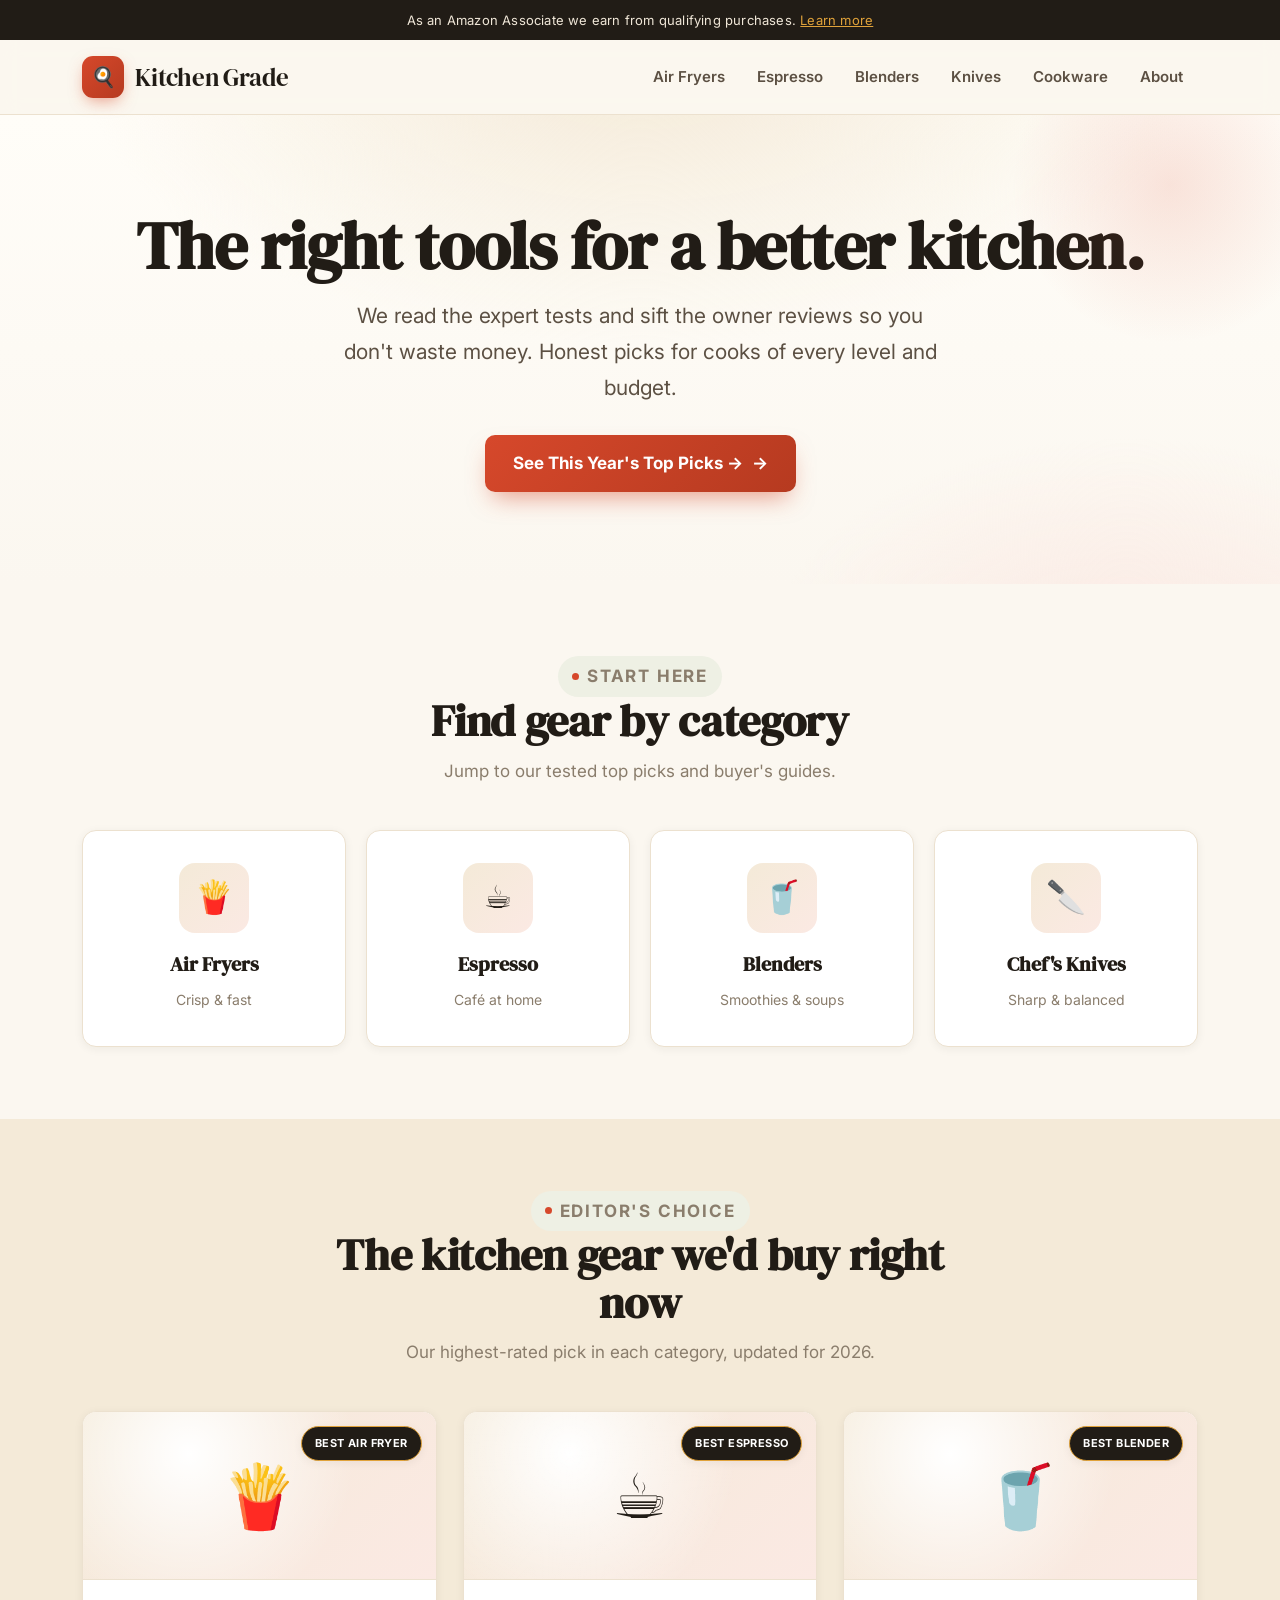
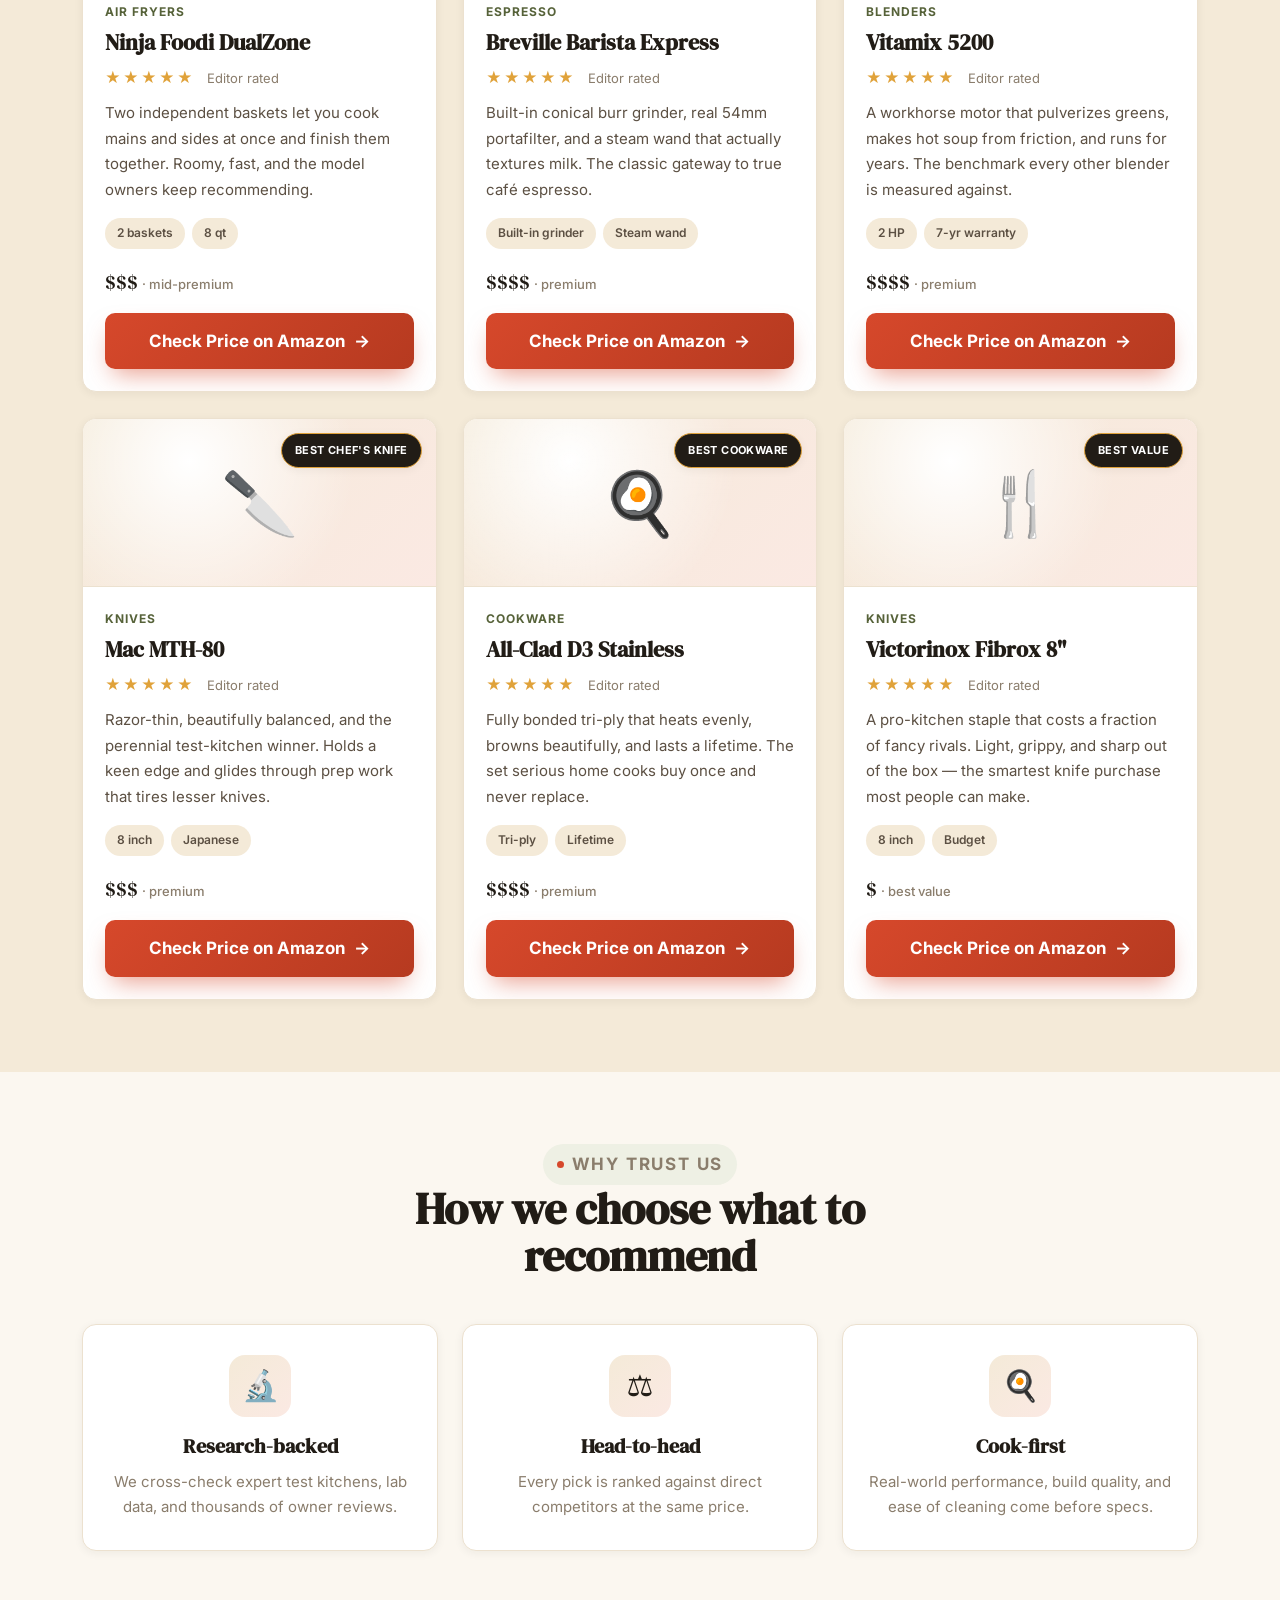
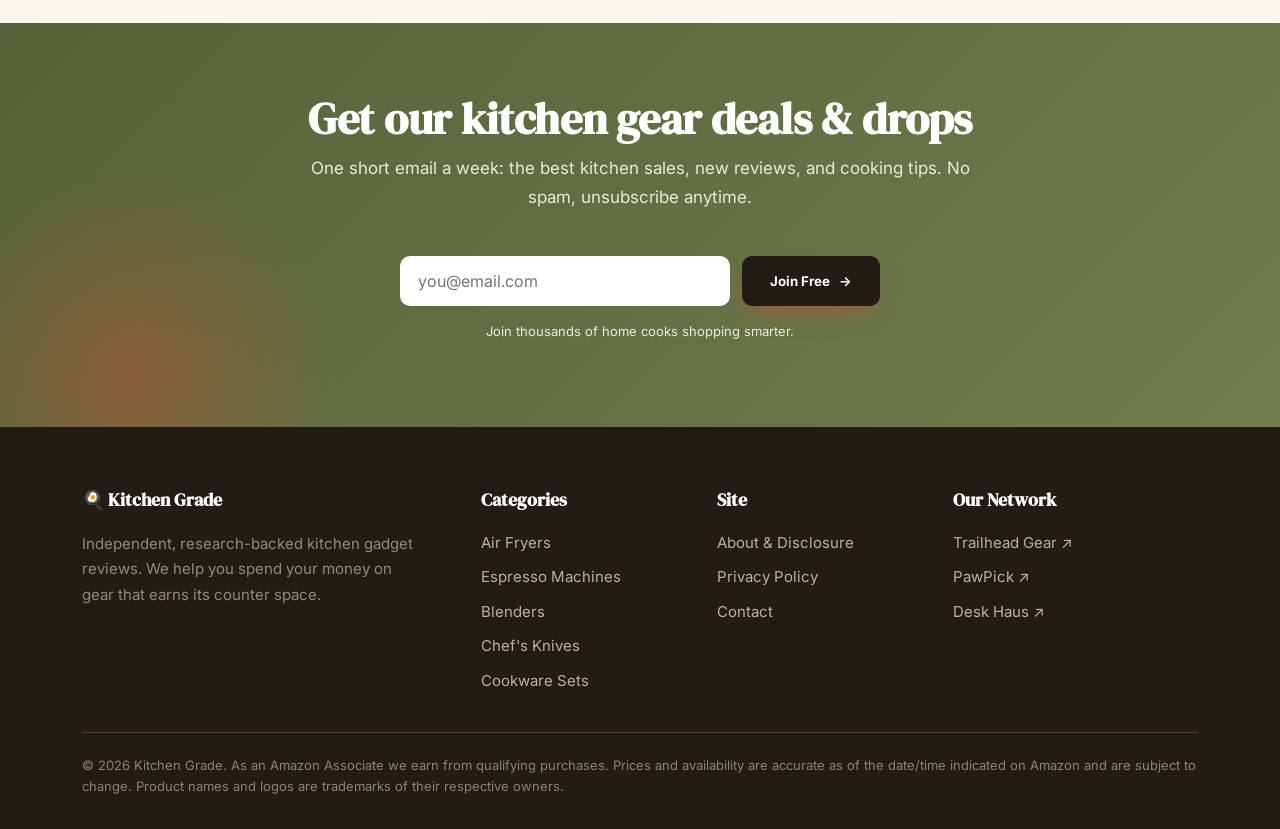
==== index.html @ 1608c6fa "Initial commit: Kitchen Grade" ====
<!DOCTYPE html>
<html lang="en">
<head>
<meta charset="UTF-8">
<meta name="viewport" content="width=device-width, initial-scale=1.0">
<title>Kitchen Grade — Honest Kitchen Gadget Reviews & Buyer's Guides (2026)</title>
<meta name="description" content="Tested, no-nonsense reviews of the best kitchen gear — air fryers, espresso machines, blenders, chef's knives, and cookware sets. Find the right pick for your kitchen.">
<link rel="stylesheet" href="assets/styles.css">
</head>
<body>

<div class="topbar">As an Amazon Associate we earn from qualifying purchases. <a href="disclosure.html">Learn more</a></div>

<header class="site-header">
  <div class="wrap nav">
    <a href="index.html" class="brand"><span class="logo">🍳</span> Kitchen Grade</a>
    <button class="nav-toggle" aria-label="Menu">☰</button>
    <nav class="nav-links">
      <a href="air-fryers.html">Air Fryers</a>
      <a href="espresso-machines.html">Espresso</a>
      <a href="blenders.html">Blenders</a>
      <a href="chef-knives.html">Knives</a>
      <a href="cookware-sets.html">Cookware</a>
      <a href="disclosure.html">About</a>
    </nav>
  </div>
</header>

<section class="hero">
  <div class="wrap">
    <h1>The right tools for a better kitchen.</h1>
    <p>We read the expert tests and sift the owner reviews so you don't waste money. Honest picks for cooks of every level and budget.</p>
    <a href="air-fryers.html" class="btn">See This Year's Top Picks →</a>
  </div>
</section>

<section>
  <div class="wrap">
    <div class="section-head"><p class="eyebrow">Start Here</p><h2>Find gear by category</h2><p>Jump to our tested top picks and buyer's guides.</p></div>
    <div class="cat-grid">
      <a class="cat-card" href="air-fryers.html"><div class="ic">🍟</div><h3>Air Fryers</h3><span>Crisp &amp; fast</span></a>
      <a class="cat-card" href="espresso-machines.html"><div class="ic">☕</div><h3>Espresso</h3><span>Café at home</span></a>
      <a class="cat-card" href="blenders.html"><div class="ic">🥤</div><h3>Blenders</h3><span>Smoothies &amp; soups</span></a>
      <a class="cat-card" href="chef-knives.html"><div class="ic">🔪</div><h3>Chef's Knives</h3><span>Sharp &amp; balanced</span></a>
    </div>
  </div>
</section>

<section style="background:var(--sand)">
  <div class="wrap">
    <div class="section-head"><p class="eyebrow">Editor's Choice</p><h2>The kitchen gear we'd buy right now</h2><p>Our highest-rated pick in each category, updated for 2026.</p></div>
    <div class="products">

      <article class="product"><span class="ribbon">Best Air Fryer</span><div class="thumb">🍟</div><div class="body">
        <span class="cat-tag">Air Fryers</span><h3>Ninja Foodi DualZone</h3><div class="stars">★★★★★ <span>Editor rated</span></div>
        <p class="why">Two independent baskets let you cook mains and sides at once and finish them together. Roomy, fast, and the model owners keep recommending.</p>
        <div class="meta"><span class="tag">2 baskets</span><span class="tag">8 qt</span></div><div class="price">$$$ <small>· mid-premium</small></div>
        <a class="btn btn-block" data-amz="Ninja Foodi DualZone air fryer 8 quart">Check Price on Amazon</a></div></article>

      <article class="product"><span class="ribbon">Best Espresso</span><div class="thumb">☕</div><div class="body">
        <span class="cat-tag">Espresso</span><h3>Breville Barista Express</h3><div class="stars">★★★★★ <span>Editor rated</span></div>
        <p class="why">Built-in conical burr grinder, real 54mm portafilter, and a steam wand that actually textures milk. The classic gateway to true café espresso.</p>
        <div class="meta"><span class="tag">Built-in grinder</span><span class="tag">Steam wand</span></div><div class="price">$$$$ <small>· premium</small></div>
        <a class="btn btn-block" data-amz="Breville Barista Express espresso machine">Check Price on Amazon</a></div></article>

      <article class="product"><span class="ribbon">Best Blender</span><div class="thumb">🥤</div><div class="body">
        <span class="cat-tag">Blenders</span><h3>Vitamix 5200</h3><div class="stars">★★★★★ <span>Editor rated</span></div>
        <p class="why">A workhorse motor that pulverizes greens, makes hot soup from friction, and runs for years. The benchmark every other blender is measured against.</p>
        <div class="meta"><span class="tag">2 HP</span><span class="tag">7-yr warranty</span></div><div class="price">$$$$ <small>· premium</small></div>
        <a class="btn btn-block" data-amz="Vitamix 5200 blender">Check Price on Amazon</a></div></article>

      <article class="product"><span class="ribbon">Best Chef's Knife</span><div class="thumb">🔪</div><div class="body">
        <span class="cat-tag">Knives</span><h3>Mac MTH-80</h3><div class="stars">★★★★★ <span>Editor rated</span></div>
        <p class="why">Razor-thin, beautifully balanced, and the perennial test-kitchen winner. Holds a keen edge and glides through prep work that tires lesser knives.</p>
        <div class="meta"><span class="tag">8 inch</span><span class="tag">Japanese</span></div><div class="price">$$$ <small>· premium</small></div>
        <a class="btn btn-block" data-amz="Mac MTH-80 chef knife 8 inch">Check Price on Amazon</a></div></article>

      <article class="product"><span class="ribbon">Best Cookware</span><div class="thumb">🍳</div><div class="body">
        <span class="cat-tag">Cookware</span><h3>All-Clad D3 Stainless</h3><div class="stars">★★★★★ <span>Editor rated</span></div>
        <p class="why">Fully bonded tri-ply that heats evenly, browns beautifully, and lasts a lifetime. The set serious home cooks buy once and never replace.</p>
        <div class="meta"><span class="tag">Tri-ply</span><span class="tag">Lifetime</span></div><div class="price">$$$$ <small>· premium</small></div>
        <a class="btn btn-block" data-amz="All-Clad D3 stainless steel cookware set">Check Price on Amazon</a></div></article>

      <article class="product"><span class="ribbon">Best Value</span><div class="thumb">🍴</div><div class="body">
        <span class="cat-tag">Knives</span><h3>Victorinox Fibrox 8"</h3><div class="stars">★★★★★ <span>Editor rated</span></div>
        <p class="why">A pro-kitchen staple that costs a fraction of fancy rivals. Light, grippy, and sharp out of the box — the smartest knife purchase most people can make.</p>
        <div class="meta"><span class="tag">8 inch</span><span class="tag">Budget</span></div><div class="price">$ <small>· best value</small></div>
        <a class="btn btn-block" data-amz="Victorinox Fibrox Pro 8 inch chef knife">Check Price on Amazon</a></div></article>

    </div>
  </div>
</section>

<section>
  <div class="wrap">
    <div class="section-head"><p class="eyebrow">Why Trust Us</p><h2>How we choose what to recommend</h2></div>
    <div class="trust-grid">
      <div class="trust"><div class="ic">🔬</div><h3>Research-backed</h3><p>We cross-check expert test kitchens, lab data, and thousands of owner reviews.</p></div>
      <div class="trust"><div class="ic">⚖️</div><h3>Head-to-head</h3><p>Every pick is ranked against direct competitors at the same price.</p></div>
      <div class="trust"><div class="ic">🍳</div><h3>Cook-first</h3><p>Real-world performance, build quality, and ease of cleaning come before specs.</p></div>
    </div>
  </div>
</section>

<section class="cta-band">
  <div class="wrap">
    <div class="section-head"><h2>Get our kitchen gear deals &amp; drops</h2><p>One short email a week: the best kitchen sales, new reviews, and cooking tips. No spam, unsubscribe anytime.</p></div>
    <form class="signup"><input type="email" placeholder="you@email.com" required><button class="btn" type="submit">Join Free</button></form>
    <p class="signup-note">Join thousands of home cooks shopping smarter.</p>
  </div>
</section>

<footer class="site-footer">
  <div class="wrap">
    <div class="footer-grid">
      <div><h4>🍳 Kitchen Grade</h4><p style="color:#8f8a81;max-width:340px;">Independent, research-backed kitchen gadget reviews. We help you spend your money on gear that earns its counter space.</p></div>
      <div><h4>Categories</h4><a href="air-fryers.html">Air Fryers</a><a href="espresso-machines.html">Espresso Machines</a><a href="blenders.html">Blenders</a><a href="chef-knives.html">Chef's Knives</a><a href="cookware-sets.html">Cookware Sets</a></div>
      <div><h4>Site</h4><a href="disclosure.html">About &amp; Disclosure</a><a href="disclosure.html#privacy">Privacy Policy</a><a href="disclosure.html#contact">Contact</a></div>
      <div><h4>Our Network</h4><a href="https://www.trailhead-gear.com">Trailhead Gear ↗</a><a href="https://paw-pick.com">PawPick ↗</a><a href="https://desk-haus.com">Desk Haus ↗</a></div>
    </div>
    <div class="footer-disclaimer">© <span data-year>2026</span> Kitchen Grade. As an Amazon Associate we earn from qualifying purchases. Prices and availability are accurate as of the date/time indicated on Amazon and are subject to change. Product names and logos are trademarks of their respective owners.</div>
  </div>
</footer>

<script src="assets/main.js"></script>
</body>
</html>
---- assets/styles.css ----
/* ===========================================================
   Kitchen Grade — "Test Kitchen" editorial theme (v2)
   DM Serif Display + Inter, warm espresso/tomato/olive palette,
   grade-seal badges, layered hero, elevated cards.
   =========================================================== */
@import url('https://fonts.googleapis.com/css2?family=DM+Serif+Display:ital@0;1&family=Inter:wght@400;500;600;700;800&display=swap');

:root{
  --ink:#211c16; --ink-soft:#5c5043;
  --tomato:#d6482b; --tomato-dark:#b63a20; --tomato-tint:#fbe9e3;
  --olive:#6f7d4e; --olive-dark:#566239;
  --gold:#e0a23a;
  --paper:#fbf7f0; --cream:#fff;
  --sand:#f4ead8; --card:#ffffff;
  --muted:#8a7d6c; --line:#ece1cf; --good:#3f8f5b;
  --shadow-sm:0 2px 10px rgba(33,28,22,.06);
  --shadow:0 16px 38px -14px rgba(33,28,22,.22);
  --radius:14px; --maxw:1160px;
  --display:"DM Serif Display",Georgia,serif; --body:"Inter",system-ui,sans-serif;
}
*{box-sizing:border-box}
html{scroll-behavior:smooth}
body{margin:0;font-family:var(--body);color:var(--ink);background:var(--paper);line-height:1.7;font-size:17px;-webkit-font-smoothing:antialiased}
img{max-width:100%;display:block}
a{color:var(--tomato-dark)}
.wrap{max-width:var(--maxw);margin:0 auto;padding:0 22px}

.topbar{background:var(--ink);color:#f0e7d8;font-size:13px;text-align:center;padding:9px 14px;letter-spacing:.2px}
.topbar a{color:var(--gold);text-decoration:underline}

.site-header{position:sticky;top:0;z-index:50;background:rgba(251,247,240,.88);backdrop-filter:saturate(150%) blur(10px);border-bottom:1px solid var(--line)}
.nav{display:flex;align-items:center;justify-content:space-between;height:74px}
.brand{display:flex;align-items:center;gap:11px;text-decoration:none;color:var(--ink);font-family:var(--display);font-size:25px;letter-spacing:-.2px}
.brand .logo{width:42px;height:42px;border-radius:11px;background:linear-gradient(135deg,var(--tomato),var(--tomato-dark));display:grid;place-items:center;color:#fff;font-family:var(--display);font-size:20px;box-shadow:0 6px 16px -4px rgba(214,72,43,.55)}
.nav-links{display:flex;gap:2px;align-items:center}
.nav-links a{text-decoration:none;color:var(--ink-soft);font-weight:600;font-size:15px;padding:9px 15px;border-radius:9px;transition:.18s}
.nav-links a:hover{background:var(--tomato-tint);color:var(--tomato-dark)}
.nav-toggle{display:none;background:none;border:0;font-size:27px;color:var(--ink);cursor:pointer}

/* ---------- Hero ---------- */
.hero{position:relative;overflow:hidden;text-align:center;padding:98px 22px 92px;
  background:
    radial-gradient(900px 460px at 50% -12%, var(--sand), transparent 62%),
    radial-gradient(620px 380px at 88% 116%, var(--tomato-tint), transparent 58%),
    linear-gradient(180deg,#fffdf8,var(--paper));}
.hero::after{content:"";position:absolute;width:320px;height:320px;border-radius:50%;background:radial-gradient(circle,rgba(214,72,43,.14),transparent 70%);top:-90px;right:-50px}
.hero>.wrap{position:relative}
.hero h1{font-family:var(--display);font-size:clamp(38px,6vw,66px);line-height:1.02;margin:0 0 18px;letter-spacing:-.5px}
.hero h1 em{font-style:italic;color:var(--tomato-dark)}
.hero p{font-size:clamp(17px,2.2vw,21px);max-width:600px;margin:0 auto 30px;color:var(--ink-soft)}

/* ---------- Buttons ---------- */
.btn{display:inline-flex;align-items:center;gap:9px;background:linear-gradient(135deg,var(--tomato),var(--tomato-dark));color:#fff;text-decoration:none;font-family:var(--body);font-weight:700;padding:14px 28px;border-radius:10px;box-shadow:0 12px 24px -8px rgba(214,72,43,.55);transition:transform .15s,box-shadow .15s,filter .15s;border:0;cursor:pointer}
.btn::after{content:"→";transition:transform .15s}
.btn:hover{transform:translateY(-2px);box-shadow:0 18px 30px -8px rgba(214,72,43,.65);filter:saturate(1.06)}
.btn:hover::after{transform:translateX(3px)}
.btn-block{width:100%;justify-content:center}
.btn-ghost{background:#fff;color:var(--olive-dark);box-shadow:var(--shadow-sm);border:1px solid var(--line)}
.btn-ghost::after{content:""}
.btn-ghost:hover{background:var(--sand)}

/* ---------- Sections ---------- */
section{padding:72px 0}
.section-head{text-align:center;max-width:680px;margin:0 auto 44px}
.section-head h2{font-family:var(--display);font-size:clamp(28px,4vw,44px);margin:0 0 12px;letter-spacing:-.3px;line-height:1.08}
.section-head p{color:var(--muted);margin:0;font-size:17px}
.eyebrow{display:inline-flex;align-items:center;gap:8px;font-weight:700;text-transform:uppercase;letter-spacing:1.8px;font-size:12px;color:var(--olive-dark);background:#eef0e4;padding:6px 14px;border-radius:999px;margin:0 0 16px}
.eyebrow::before{content:"";width:7px;height:7px;border-radius:50%;background:var(--tomato)}

/* ---------- Category grid ---------- */
.cat-grid{display:grid;grid-template-columns:repeat(4,1fr);gap:20px}
.cat-card{background:var(--card);border:1px solid var(--line);border-radius:var(--radius);padding:32px 22px;text-align:center;text-decoration:none;color:var(--ink);box-shadow:var(--shadow-sm);transition:transform .18s,box-shadow .18s,border-color .18s}
.cat-card .ic{display:inline-grid;place-items:center;width:70px;height:70px;border-radius:16px;background:linear-gradient(135deg,var(--sand),var(--tomato-tint));font-size:32px;margin-bottom:14px;transition:.18s}
.cat-card:hover{transform:translateY(-6px);box-shadow:var(--shadow);border-color:transparent}
.cat-card:hover .ic{background:linear-gradient(135deg,var(--tomato),var(--tomato-dark))}
.cat-card h3{font-family:var(--display);margin:0 0 4px;font-size:20px}
.cat-card span{color:var(--muted);font-size:14px}

/* ---------- Product cards ---------- */
.products{display:grid;grid-template-columns:repeat(3,1fr);gap:26px}
.product{background:var(--card);border:1px solid var(--line);border-radius:var(--radius);overflow:hidden;display:flex;flex-direction:column;box-shadow:var(--shadow-sm);transition:transform .2s,box-shadow .2s,border-color .2s;position:relative}
.product:hover{transform:translateY(-8px);box-shadow:var(--shadow);border-color:transparent}
/* grade-seal badge */
.product .ribbon{position:absolute;top:14px;right:14px;background:var(--ink);color:#fff;font-weight:700;font-size:11px;letter-spacing:.4px;text-transform:uppercase;padding:7px 13px;border-radius:999px;z-index:2;box-shadow:var(--shadow-sm);border:1.5px solid var(--gold)}
.product .thumb{height:168px;position:relative;background:radial-gradient(circle at 30% 25%,#fff,transparent 60%),linear-gradient(135deg,var(--sand),var(--tomato-tint));display:grid;place-items:center;font-size:62px;border-bottom:1px solid var(--line)}
.product .body{padding:22px;display:flex;flex-direction:column;flex:1}
.product .cat-tag{font-weight:700;font-size:12px;text-transform:uppercase;letter-spacing:1px;color:var(--olive-dark)}
.product h3{font-family:var(--display);margin:7px 0 9px;font-size:22px;line-height:1.18}
.stars{color:var(--gold);font-size:15px;letter-spacing:2px;margin-bottom:10px}
.stars span{color:var(--muted);font-size:13px;letter-spacing:0;margin-left:6px}
.product p.why{font-size:15px;color:var(--ink-soft);margin:0 0 16px;flex:1}
.product .meta{display:flex;flex-wrap:wrap;gap:7px;margin-bottom:16px}
.tag{background:var(--sand);color:var(--ink-soft);font-weight:600;font-size:12px;padding:5px 12px;border-radius:999px}
.price{font-family:var(--display);color:var(--ink);font-size:20px;margin-bottom:14px}
.price small{color:var(--muted);font-weight:500;font-family:var(--body);font-size:13px}

/* ---------- Comparison table ---------- */
.table-wrap{overflow-x:auto;border:1px solid var(--line);border-radius:var(--radius);box-shadow:var(--shadow-sm);background:#fff}
table.compare{width:100%;border-collapse:collapse;min-width:640px}
table.compare th,table.compare td{padding:15px 18px;text-align:left;border-bottom:1px solid var(--line);font-size:15px}
table.compare thead th{background:var(--ink);color:#fff;font-weight:700;font-size:13.5px}
table.compare tbody tr:nth-child(even){background:var(--paper)}
table.compare td.name{font-family:var(--display);color:var(--ink)}

/* ---------- Article ---------- */
.article-head{position:relative;overflow:hidden;background:linear-gradient(135deg,var(--ink),#3a3026);color:#fff;padding:74px 0 64px}
.article-head::after{content:"";position:absolute;width:360px;height:360px;border-radius:50%;background:radial-gradient(circle,rgba(214,72,43,.28),transparent 70%);top:-110px;right:-70px}
.article-head>.wrap{position:relative}
.article-head .eyebrow{background:rgba(255,255,255,.14);color:#fff}
.article-head .eyebrow::before{background:var(--gold)}
.article-head h1{font-family:var(--display);font-size:clamp(30px,4.8vw,48px);margin:0 0 14px;max-width:840px;letter-spacing:-.3px;line-height:1.08}
.article-head p{color:#ece1cf;max-width:720px;font-size:18.5px;margin:0}
.article-head .byline{margin-top:20px;font-size:14px;color:#c4b39c}
.prose{max-width:820px;margin:0 auto}
.prose h2{font-family:var(--display);font-size:31px;margin:46px 0 16px;letter-spacing:-.2px}
.prose h3{font-family:var(--display);color:var(--tomato-dark);font-size:23px;margin:30px 0 8px}
.prose p{margin:0 0 16px}
.prose ul{margin:0 0 18px;padding-left:22px}
.prose li{margin-bottom:7px}
.prose a{color:var(--tomato-dark);font-weight:600;text-decoration:underline;text-decoration-color:var(--gold);text-underline-offset:3px}
.toc{background:#fff;border:1px solid var(--line);border-left:5px solid var(--tomato);border-radius:12px;padding:22px 26px;box-shadow:var(--shadow-sm);margin:8px 0 32px}
.toc strong{font-family:var(--display);display:block;margin-bottom:10px;font-size:18px}
.toc a{color:var(--tomato-dark);text-decoration:none;font-weight:600}
.toc a:hover{text-decoration:underline}

/* ---------- Detailed pick ---------- */
.pick{background:#fff;border:1px solid var(--line);border-radius:var(--radius);box-shadow:var(--shadow-sm);padding:30px;margin:26px 0;display:grid;grid-template-columns:140px 1fr;gap:26px;align-items:start;transition:box-shadow .2s,transform .2s}
.pick:hover{box-shadow:var(--shadow);transform:translateY(-3px)}
.pick .pick-ic{font-size:66px;text-align:center;background:linear-gradient(135deg,var(--sand),var(--tomato-tint));border-radius:14px;padding:24px 0}
.pick .award{display:inline-block;background:var(--ink);color:#fff;font-weight:700;font-size:12px;padding:6px 15px;border-radius:999px;text-transform:uppercase;letter-spacing:.5px;margin-bottom:10px;border:1.5px solid var(--gold)}
.pick h3{font-family:var(--display);margin:0 0 6px;font-size:25px}
.pick .pros-cons{display:grid;grid-template-columns:1fr 1fr;gap:18px;margin:16px 0}
.pick .pros-cons h4{margin:0 0 6px;font-size:13px;text-transform:uppercase;letter-spacing:.5px}
.pick .pros h4{color:var(--good)}
.pick .cons h4{color:var(--tomato-dark)}
.pick .pros-cons ul{margin:0;padding-left:18px;font-size:14px}

/* ---------- CTA ---------- */
.cta-band{position:relative;overflow:hidden;background:linear-gradient(135deg,var(--olive-dark),var(--olive));color:#fff;text-align:center}
.cta-band::after{content:"";position:absolute;width:420px;height:420px;border-radius:50%;background:radial-gradient(circle,rgba(214,72,43,.35),transparent 70%);bottom:-160px;left:-80px}
.cta-band>.wrap{position:relative}
.cta-band h2{font-family:var(--display);color:#fff}
.cta-band .section-head p{color:#e7ecd9}
.signup{display:flex;gap:12px;max-width:480px;margin:0 auto}
.signup input{flex:1;padding:15px 18px;border:0;border-radius:10px;font-size:16px;font-family:var(--body)}
.signup .btn{white-space:nowrap;background:var(--ink)}
.signup .btn:hover{background:#15110c}
.signup-note{font-size:13px;color:#e7ecd9;margin-top:14px}

/* ---------- Trust ---------- */
.trust-grid{display:grid;grid-template-columns:repeat(3,1fr);gap:24px}
.trust{text-align:center;padding:30px 22px;background:#fff;border:1px solid var(--line);border-radius:var(--radius);box-shadow:var(--shadow-sm);transition:transform .18s,box-shadow .18s}
.trust:hover{transform:translateY(-5px);box-shadow:var(--shadow)}
.trust .ic{display:inline-grid;place-items:center;width:62px;height:62px;border-radius:16px;background:linear-gradient(135deg,var(--sand),var(--tomato-tint));font-size:30px;margin-bottom:12px}
.trust h3{font-family:var(--display);margin:0 0 6px;font-size:20px}
.trust p{color:var(--muted);font-size:15px;margin:0}

/* ---------- Footer ---------- */
.site-footer{background:var(--ink);color:#bdb09e;padding:58px 0 32px;font-size:15px}
.footer-grid{display:grid;grid-template-columns:1.8fr 1fr 1fr 1.2fr;gap:32px;margin-bottom:30px}
.site-footer h4{font-family:var(--display);color:#fff;margin:0 0 14px;font-size:18px}
.site-footer a{color:#bdb09e;text-decoration:none;display:block;margin-bottom:9px;transition:.15s}
.site-footer a:hover{color:var(--gold);transform:translateX(2px)}
.footer-disclaimer{border-top:1px solid #463b2d;padding-top:22px;font-size:13px;color:#8d8270;line-height:1.6}

@media(max-width:900px){.cat-grid{grid-template-columns:repeat(2,1fr)}.products{grid-template-columns:repeat(2,1fr)}.trust-grid{grid-template-columns:1fr;gap:14px}.footer-grid{grid-template-columns:1fr 1fr;gap:24px}}
@media(max-width:680px){.nav-links{display:none;position:absolute;top:74px;left:0;right:0;background:var(--paper);flex-direction:column;gap:0;padding:8px;border-bottom:1px solid var(--line);box-shadow:var(--shadow)}.nav-links.open{display:flex}.nav-links a{padding:13px}.nav-toggle{display:block}.products{grid-template-columns:1fr}.cat-grid{grid-template-columns:1fr 1fr}.pick{grid-template-columns:1fr}.pick .pick-ic{max-width:140px}.pick .pros-cons{grid-template-columns:1fr}.signup{flex-direction:column}.footer-grid{grid-template-columns:1fr}}
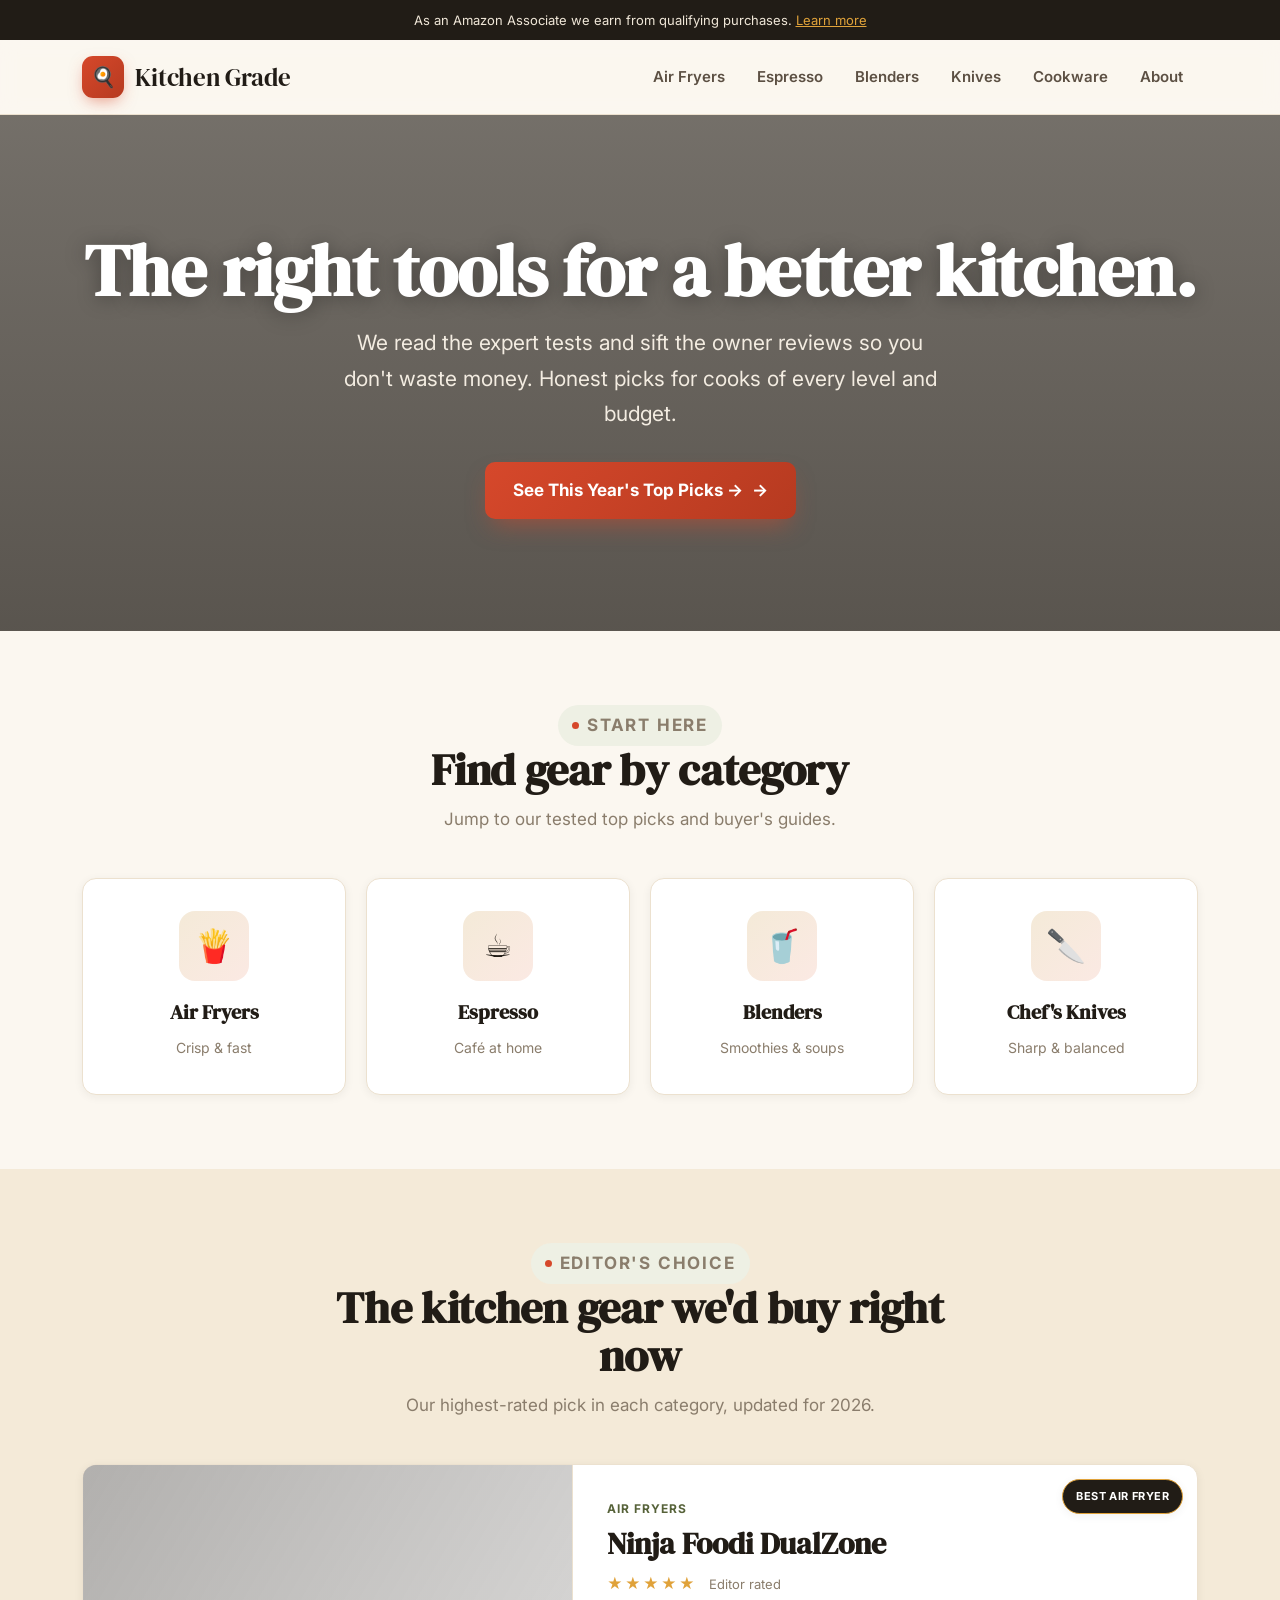
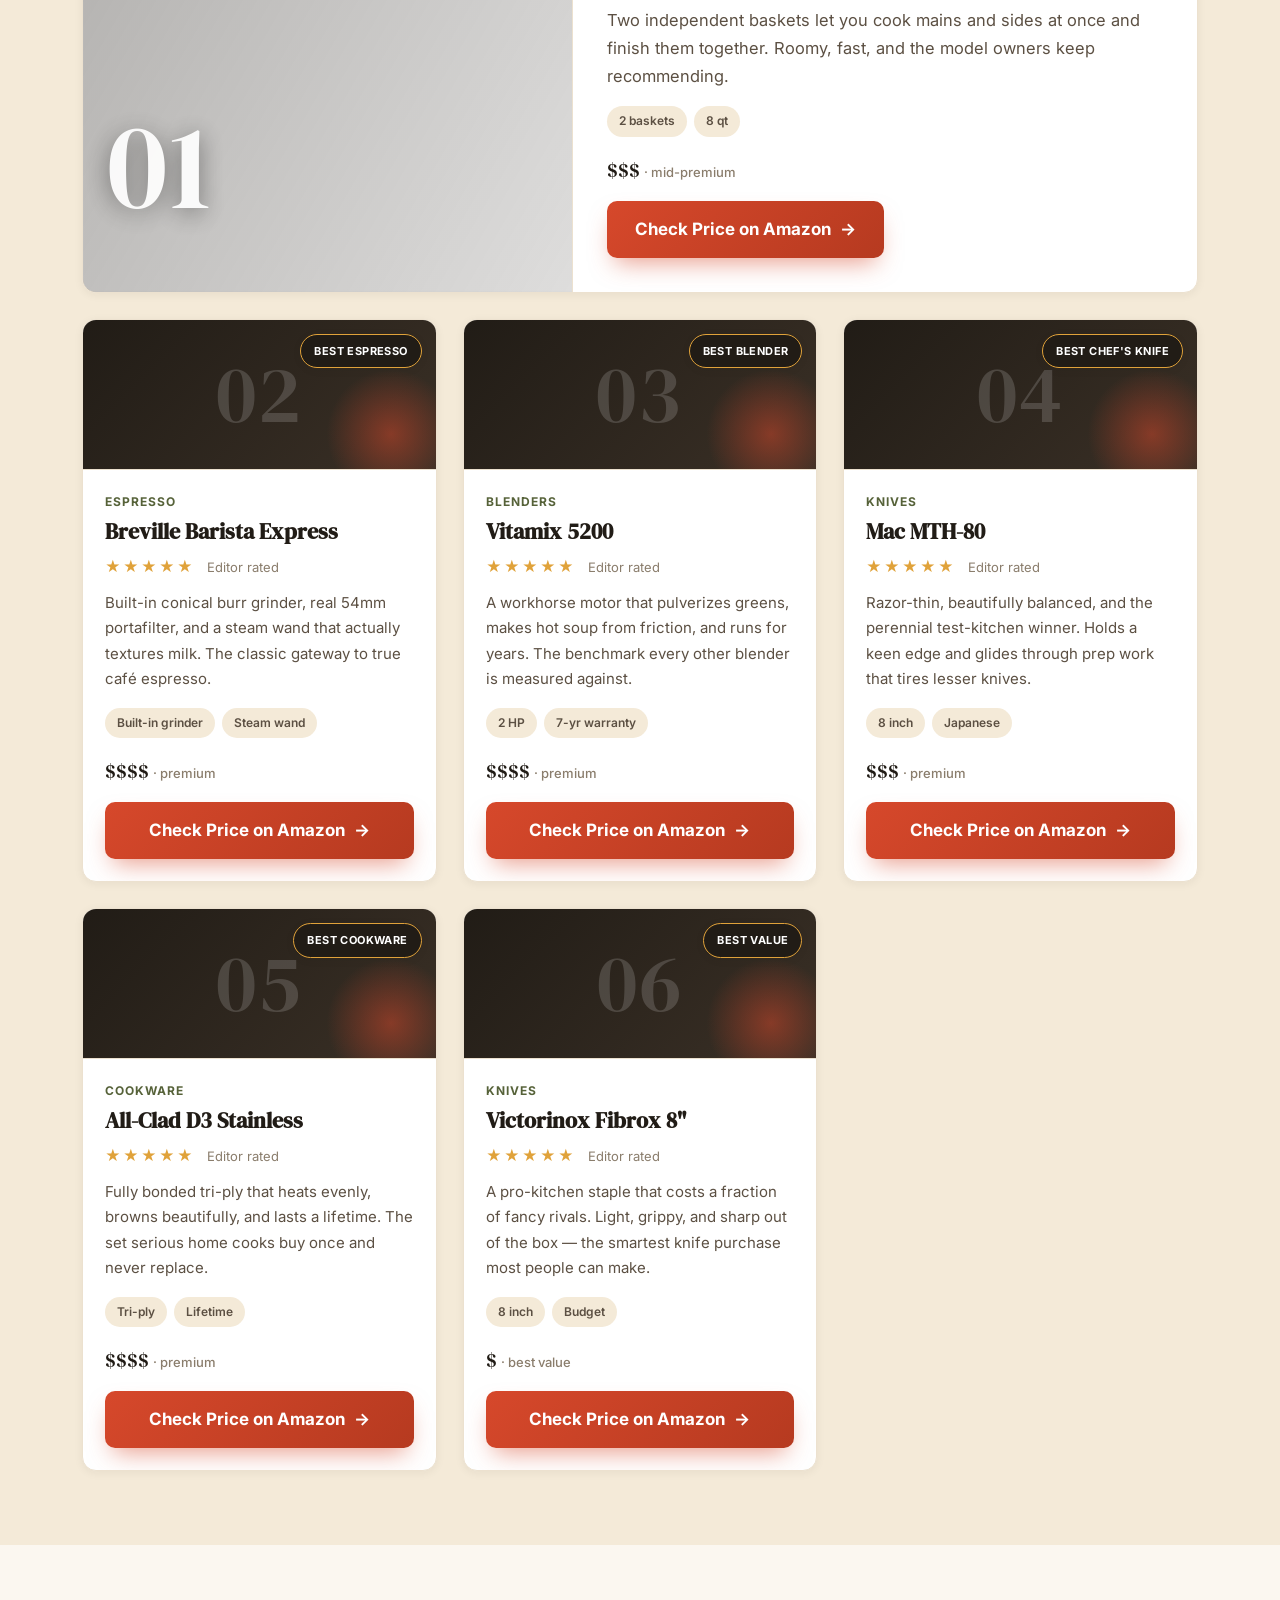
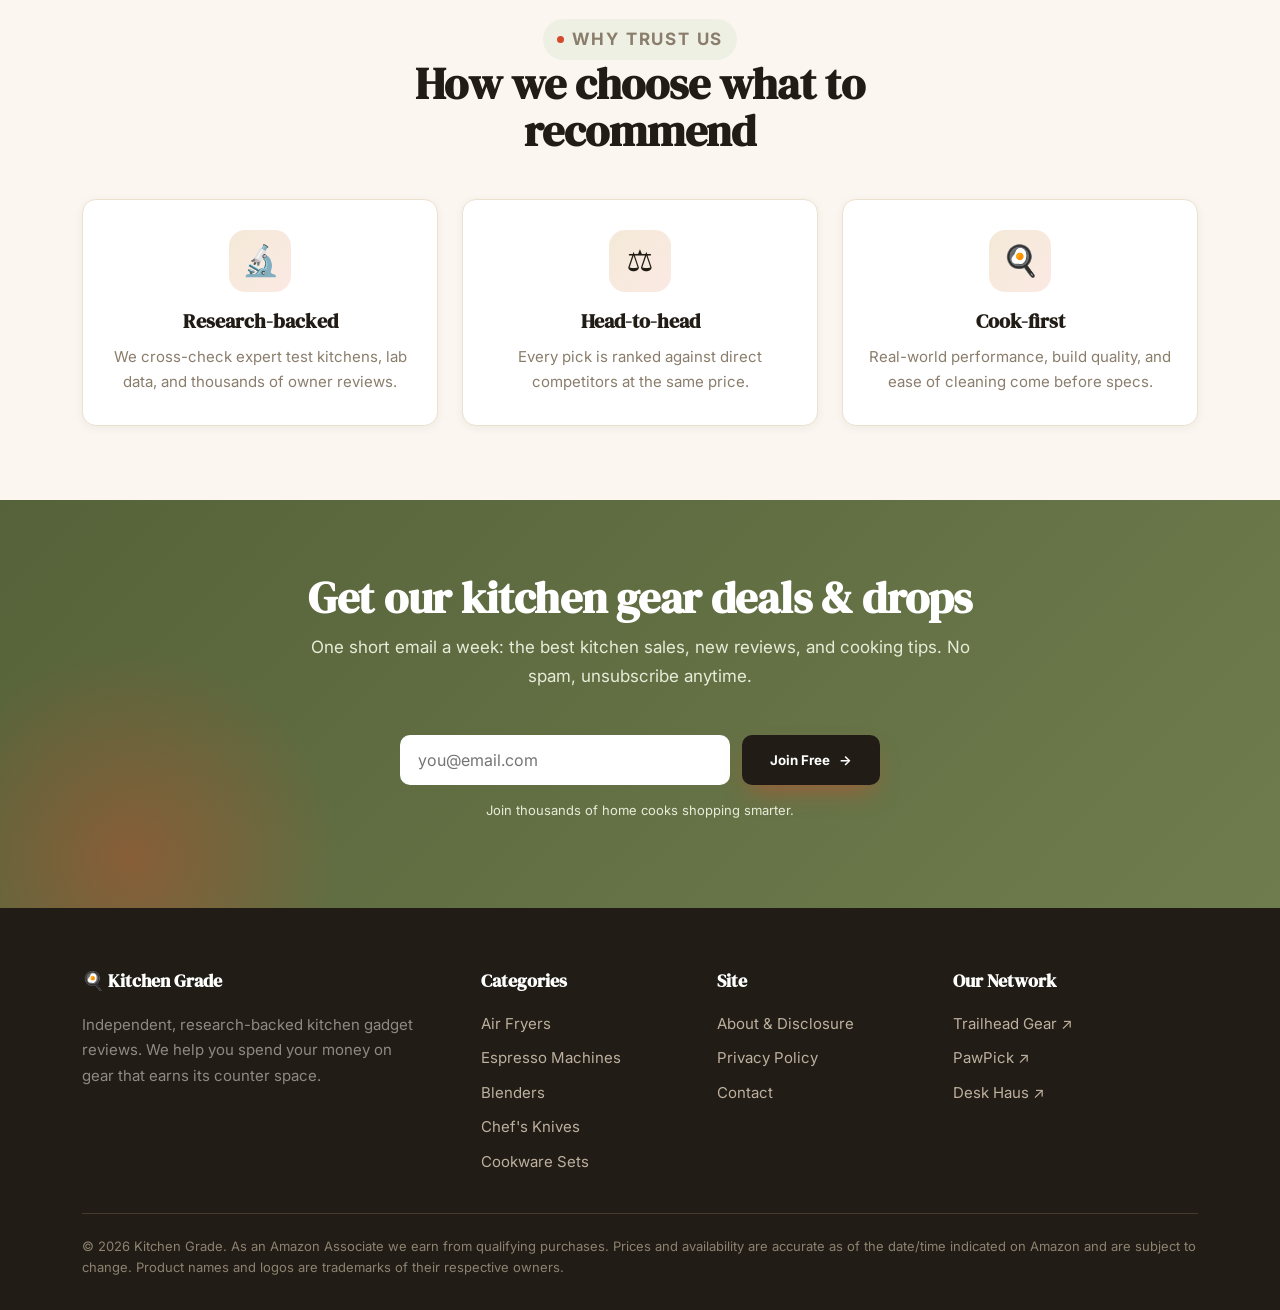
==== commit ac168a41: "Add SEO meta (canonical + OG)" ====
--- a/index.html
+++ b/index.html
@@ -5,6 +5,15 @@
 <meta name="viewport" content="width=device-width, initial-scale=1.0">
 <title>Kitchen Grade — Honest Kitchen Gadget Reviews & Buyer's Guides (2026)</title>
 <meta name="description" content="Tested, no-nonsense reviews of the best kitchen gear — air fryers, espresso machines, blenders, chef's knives, and cookware sets. Find the right pick for your kitchen.">
+<link rel="canonical" href="https://kitchen-grade.com/">
+<meta property="og:type" content="website">
+<meta property="og:site_name" content="Kitchen Grade">
+<meta property="og:title" content="Kitchen Grade — Honest Kitchen Gadget Reviews & Buyer's Guides (2026)">
+<meta property="og:description" content="Tested, no-nonsense reviews of the best kitchen gear — air fryers, espresso machines, blenders, chef's knives, and cookware sets. Find the right pick for your kitchen.">
+<meta property="og:url" content="https://kitchen-grade.com/">
+<meta name="twitter:card" content="summary_large_image">
+<meta name="twitter:title" content="Kitchen Grade — Honest Kitchen Gadget Reviews & Buyer's Guides (2026)">
+<meta name="twitter:description" content="Tested, no-nonsense reviews of the best kitchen gear — air fryers, espresso machines, blenders, chef's knives, and cookware sets. Find the right pick for your kitchen.">
 <link rel="stylesheet" href="assets/styles.css">
 </head>
 <body>
--- a/assets/styles.css
+++ b/assets/styles.css
@@ -1,7 +1,7 @@
 /* ===========================================================
-   Kitchen Grade — "Test Kitchen" editorial theme (v2)
-   DM Serif Display + Inter, warm espresso/tomato/olive palette,
-   grade-seal badges, layered hero, elevated cards.
+   Kitchen Grade — "Test Kitchen" editorial theme (v3)
+   Photographic hero, featured #1 banner, editorial rank numerals
+   (CSS counters replace emoji), DM Serif + Inter, espresso palette.
    =========================================================== */
 @import url('https://fonts.googleapis.com/css2?family=DM+Serif+Display:ital@0;1&family=Inter:wght@400;500;600;700;800&display=swap');
 
@@ -10,13 +10,14 @@
   --tomato:#d6482b; --tomato-dark:#b63a20; --tomato-tint:#fbe9e3;
   --olive:#6f7d4e; --olive-dark:#566239;
   --gold:#e0a23a;
-  --paper:#fbf7f0; --cream:#fff;
-  --sand:#f4ead8; --card:#ffffff;
+  --paper:#fbf7f0; --sand:#f4ead8; --card:#fff;
   --muted:#8a7d6c; --line:#ece1cf; --good:#3f8f5b;
   --shadow-sm:0 2px 10px rgba(33,28,22,.06);
   --shadow:0 16px 38px -14px rgba(33,28,22,.22);
   --radius:14px; --maxw:1160px;
   --display:"DM Serif Display",Georgia,serif; --body:"Inter",system-ui,sans-serif;
+  --hero:url("https://images.unsplash.com/photo-1556911220-bff31c812dba?auto=format&fit=crop&w=1700&q=72");
+  --feature:url("https://images.unsplash.com/photo-1522336572468-97b06e8ef143?auto=format&fit=crop&w=1100&q=72");
 }
 *{box-sizing:border-box}
 html{scroll-behavior:smooth}
@@ -25,29 +26,25 @@
 a{color:var(--tomato-dark)}
 .wrap{max-width:var(--maxw);margin:0 auto;padding:0 22px}
 
-.topbar{background:var(--ink);color:#f0e7d8;font-size:13px;text-align:center;padding:9px 14px;letter-spacing:.2px}
+.topbar{background:var(--ink);color:#f0e7d8;font-size:13px;text-align:center;padding:9px 14px}
 .topbar a{color:var(--gold);text-decoration:underline}
 
-.site-header{position:sticky;top:0;z-index:50;background:rgba(251,247,240,.88);backdrop-filter:saturate(150%) blur(10px);border-bottom:1px solid var(--line)}
+.site-header{position:sticky;top:0;z-index:50;background:rgba(251,247,240,.9);backdrop-filter:saturate(150%) blur(10px);border-bottom:1px solid var(--line)}
 .nav{display:flex;align-items:center;justify-content:space-between;height:74px}
-.brand{display:flex;align-items:center;gap:11px;text-decoration:none;color:var(--ink);font-family:var(--display);font-size:25px;letter-spacing:-.2px}
+.brand{display:flex;align-items:center;gap:11px;text-decoration:none;color:var(--ink);font-family:var(--display);font-size:25px}
 .brand .logo{width:42px;height:42px;border-radius:11px;background:linear-gradient(135deg,var(--tomato),var(--tomato-dark));display:grid;place-items:center;color:#fff;font-family:var(--display);font-size:20px;box-shadow:0 6px 16px -4px rgba(214,72,43,.55)}
 .nav-links{display:flex;gap:2px;align-items:center}
 .nav-links a{text-decoration:none;color:var(--ink-soft);font-weight:600;font-size:15px;padding:9px 15px;border-radius:9px;transition:.18s}
 .nav-links a:hover{background:var(--tomato-tint);color:var(--tomato-dark)}
 .nav-toggle{display:none;background:none;border:0;font-size:27px;color:var(--ink);cursor:pointer}
 
-/* ---------- Hero ---------- */
-.hero{position:relative;overflow:hidden;text-align:center;padding:98px 22px 92px;
-  background:
-    radial-gradient(900px 460px at 50% -12%, var(--sand), transparent 62%),
-    radial-gradient(620px 380px at 88% 116%, var(--tomato-tint), transparent 58%),
-    linear-gradient(180deg,#fffdf8,var(--paper));}
-.hero::after{content:"";position:absolute;width:320px;height:320px;border-radius:50%;background:radial-gradient(circle,rgba(214,72,43,.14),transparent 70%);top:-90px;right:-50px}
+/* ---------- Hero (photographic) ---------- */
+.hero{position:relative;overflow:hidden;text-align:center;padding:120px 22px 112px;color:#fff;
+  background:linear-gradient(180deg,rgba(33,28,22,.62),rgba(33,28,22,.74)),var(--hero);background-size:cover;background-position:center}
 .hero>.wrap{position:relative}
-.hero h1{font-family:var(--display);font-size:clamp(38px,6vw,66px);line-height:1.02;margin:0 0 18px;letter-spacing:-.5px}
-.hero h1 em{font-style:italic;color:var(--tomato-dark)}
-.hero p{font-size:clamp(17px,2.2vw,21px);max-width:600px;margin:0 auto 30px;color:var(--ink-soft)}
+.hero h1{font-family:var(--display);font-size:clamp(40px,6.4vw,72px);line-height:1;margin:0 0 18px;letter-spacing:-.5px;text-shadow:0 2px 20px rgba(0,0,0,.35)}
+.hero h1 em{font-style:italic;color:#ffd9a0}
+.hero p{font-size:clamp(17px,2.2vw,21px);max-width:600px;margin:0 auto 30px;color:#f3ece1}
 
 /* ---------- Buttons ---------- */
 .btn{display:inline-flex;align-items:center;gap:9px;background:linear-gradient(135deg,var(--tomato),var(--tomato-dark));color:#fff;text-decoration:none;font-family:var(--body);font-weight:700;padding:14px 28px;border-radius:10px;box-shadow:0 12px 24px -8px rgba(214,72,43,.55);transition:transform .15s,box-shadow .15s,filter .15s;border:0;cursor:pointer}
@@ -60,7 +57,7 @@
 .btn-ghost:hover{background:var(--sand)}
 
 /* ---------- Sections ---------- */
-section{padding:72px 0}
+section{padding:74px 0}
 .section-head{text-align:center;max-width:680px;margin:0 auto 44px}
 .section-head h2{font-family:var(--display);font-size:clamp(28px,4vw,44px);margin:0 0 12px;letter-spacing:-.3px;line-height:1.08}
 .section-head p{color:var(--muted);margin:0;font-size:17px}
@@ -76,13 +73,15 @@
 .cat-card h3{font-family:var(--display);margin:0 0 4px;font-size:20px}
 .cat-card span{color:var(--muted);font-size:14px}
 
-/* ---------- Product cards ---------- */
-.products{display:grid;grid-template-columns:repeat(3,1fr);gap:26px}
-.product{background:var(--card);border:1px solid var(--line);border-radius:var(--radius);overflow:hidden;display:flex;flex-direction:column;box-shadow:var(--shadow-sm);transition:transform .2s,box-shadow .2s,border-color .2s;position:relative}
+/* ---------- Product grid + editorial rank numerals ---------- */
+.products{display:grid;grid-template-columns:repeat(3,1fr);gap:26px;counter-reset:rank}
+.product{counter-increment:rank;background:var(--card);border:1px solid var(--line);border-radius:var(--radius);overflow:hidden;display:flex;flex-direction:column;box-shadow:var(--shadow-sm);transition:transform .2s,box-shadow .2s,border-color .2s;position:relative}
 .product:hover{transform:translateY(-8px);box-shadow:var(--shadow);border-color:transparent}
-/* grade-seal badge */
-.product .ribbon{position:absolute;top:14px;right:14px;background:var(--ink);color:#fff;font-weight:700;font-size:11px;letter-spacing:.4px;text-transform:uppercase;padding:7px 13px;border-radius:999px;z-index:2;box-shadow:var(--shadow-sm);border:1.5px solid var(--gold)}
-.product .thumb{height:168px;position:relative;background:radial-gradient(circle at 30% 25%,#fff,transparent 60%),linear-gradient(135deg,var(--sand),var(--tomato-tint));display:grid;place-items:center;font-size:62px;border-bottom:1px solid var(--line)}
+.product .ribbon{position:absolute;top:14px;right:14px;background:var(--ink);color:#fff;font-weight:700;font-size:11px;letter-spacing:.4px;text-transform:uppercase;padding:7px 13px;border-radius:999px;z-index:3;box-shadow:var(--shadow-sm);border:1.5px solid var(--gold)}
+/* rank numeral replaces emoji */
+.product .thumb{height:150px;position:relative;font-size:0;background:linear-gradient(135deg,var(--ink),#3a3026);border-bottom:1px solid var(--line);overflow:hidden}
+.product .thumb::before{content:counter(rank,decimal-leading-zero);position:absolute;inset:0;display:grid;place-items:center;font-family:var(--display);font-size:80px;color:rgba(255,255,255,.16);letter-spacing:2px}
+.product .thumb::after{content:"";position:absolute;right:-20px;bottom:-30px;width:130px;height:130px;border-radius:50%;background:radial-gradient(circle,rgba(214,72,43,.5),transparent 70%)}
 .product .body{padding:22px;display:flex;flex-direction:column;flex:1}
 .product .cat-tag{font-weight:700;font-size:12px;text-transform:uppercase;letter-spacing:1px;color:var(--olive-dark)}
 .product h3{font-family:var(--display);margin:7px 0 9px;font-size:22px;line-height:1.18}
@@ -94,6 +93,17 @@
 .price{font-family:var(--display);color:var(--ink);font-size:20px;margin-bottom:14px}
 .price small{color:var(--muted);font-weight:500;font-family:var(--body);font-size:13px}
 
+/* ---------- Featured #1: first card = full-width photo banner ---------- */
+.products .product:first-child{grid-column:1/-1;flex-direction:row;align-items:stretch}
+.products .product:first-child .thumb{flex:0 0 44%;height:auto;min-height:300px;border-bottom:0;border-right:1px solid var(--line);
+  background:linear-gradient(120deg,rgba(33,28,22,.35),rgba(33,28,22,.15)),var(--feature);background-size:cover;background-position:center}
+.products .product:first-child .thumb::before{font-size:120px;color:#fff;opacity:.92;text-shadow:0 4px 24px rgba(0,0,0,.45);justify-items:start;align-items:end;padding:24px}
+.products .product:first-child .thumb::after{display:none}
+.products .product:first-child .body{justify-content:center;padding:34px}
+.products .product:first-child h3{font-size:30px}
+.products .product:first-child p.why{font-size:16.5px;max-width:60ch}
+.products .product:first-child .btn{align-self:flex-start;width:auto}
+
 /* ---------- Comparison table ---------- */
 .table-wrap{overflow-x:auto;border:1px solid var(--line);border-radius:var(--radius);box-shadow:var(--shadow-sm);background:#fff}
 table.compare{width:100%;border-collapse:collapse;min-width:640px}
@@ -103,36 +113,33 @@
 table.compare td.name{font-family:var(--display);color:var(--ink)}
 
 /* ---------- Article ---------- */
-.article-head{position:relative;overflow:hidden;background:linear-gradient(135deg,var(--ink),#3a3026);color:#fff;padding:74px 0 64px}
-.article-head::after{content:"";position:absolute;width:360px;height:360px;border-radius:50%;background:radial-gradient(circle,rgba(214,72,43,.28),transparent 70%);top:-110px;right:-70px}
+.article-head{position:relative;overflow:hidden;color:#fff;padding:96px 0 84px;
+  background:linear-gradient(180deg,rgba(33,28,22,.66),rgba(33,28,22,.8)),var(--hero);background-size:cover;background-position:center}
 .article-head>.wrap{position:relative}
-.article-head .eyebrow{background:rgba(255,255,255,.14);color:#fff}
+.article-head .eyebrow{background:rgba(255,255,255,.16);color:#fff}
 .article-head .eyebrow::before{background:var(--gold)}
-.article-head h1{font-family:var(--display);font-size:clamp(30px,4.8vw,48px);margin:0 0 14px;max-width:840px;letter-spacing:-.3px;line-height:1.08}
-.article-head p{color:#ece1cf;max-width:720px;font-size:18.5px;margin:0}
-.article-head .byline{margin-top:20px;font-size:14px;color:#c4b39c}
+.article-head h1{font-family:var(--display);font-size:clamp(32px,5vw,52px);margin:0 0 14px;max-width:860px;letter-spacing:-.3px;line-height:1.05;text-shadow:0 2px 18px rgba(0,0,0,.35)}
+.article-head p{color:#f1e8db;max-width:720px;font-size:18.5px;margin:0}
+.article-head .byline{margin-top:20px;font-size:14px;color:#d8c8b1}
 .prose{max-width:820px;margin:0 auto}
 .prose h2{font-family:var(--display);font-size:31px;margin:46px 0 16px;letter-spacing:-.2px}
 .prose h3{font-family:var(--display);color:var(--tomato-dark);font-size:23px;margin:30px 0 8px}
 .prose p{margin:0 0 16px}
-.prose ul{margin:0 0 18px;padding-left:22px}
-.prose li{margin-bottom:7px}
+.prose ul{margin:0 0 18px;padding-left:22px}.prose li{margin-bottom:7px}
 .prose a{color:var(--tomato-dark);font-weight:600;text-decoration:underline;text-decoration-color:var(--gold);text-underline-offset:3px}
 .toc{background:#fff;border:1px solid var(--line);border-left:5px solid var(--tomato);border-radius:12px;padding:22px 26px;box-shadow:var(--shadow-sm);margin:8px 0 32px}
 .toc strong{font-family:var(--display);display:block;margin-bottom:10px;font-size:18px}
-.toc a{color:var(--tomato-dark);text-decoration:none;font-weight:600}
-.toc a:hover{text-decoration:underline}
+.toc a{color:var(--tomato-dark);text-decoration:none;font-weight:600}.toc a:hover{text-decoration:underline}
 
 /* ---------- Detailed pick ---------- */
 .pick{background:#fff;border:1px solid var(--line);border-radius:var(--radius);box-shadow:var(--shadow-sm);padding:30px;margin:26px 0;display:grid;grid-template-columns:140px 1fr;gap:26px;align-items:start;transition:box-shadow .2s,transform .2s}
 .pick:hover{box-shadow:var(--shadow);transform:translateY(-3px)}
-.pick .pick-ic{font-size:66px;text-align:center;background:linear-gradient(135deg,var(--sand),var(--tomato-tint));border-radius:14px;padding:24px 0}
+.pick .pick-ic{font-size:66px;text-align:center;background:linear-gradient(135deg,var(--ink),#3a3026);color:#fff;border-radius:14px;padding:24px 0}
 .pick .award{display:inline-block;background:var(--ink);color:#fff;font-weight:700;font-size:12px;padding:6px 15px;border-radius:999px;text-transform:uppercase;letter-spacing:.5px;margin-bottom:10px;border:1.5px solid var(--gold)}
 .pick h3{font-family:var(--display);margin:0 0 6px;font-size:25px}
 .pick .pros-cons{display:grid;grid-template-columns:1fr 1fr;gap:18px;margin:16px 0}
 .pick .pros-cons h4{margin:0 0 6px;font-size:13px;text-transform:uppercase;letter-spacing:.5px}
-.pick .pros h4{color:var(--good)}
-.pick .cons h4{color:var(--tomato-dark)}
+.pick .pros h4{color:var(--good)}.pick .cons h4{color:var(--tomato-dark)}
 .pick .pros-cons ul{margin:0;padding-left:18px;font-size:14px}
 
 /* ---------- CTA ---------- */
@@ -143,8 +150,7 @@
 .cta-band .section-head p{color:#e7ecd9}
 .signup{display:flex;gap:12px;max-width:480px;margin:0 auto}
 .signup input{flex:1;padding:15px 18px;border:0;border-radius:10px;font-size:16px;font-family:var(--body)}
-.signup .btn{white-space:nowrap;background:var(--ink)}
-.signup .btn:hover{background:#15110c}
+.signup .btn{white-space:nowrap;background:var(--ink)}.signup .btn:hover{background:#15110c}
 .signup-note{font-size:13px;color:#e7ecd9;margin-top:14px}
 
 /* ---------- Trust ---------- */
@@ -163,5 +169,5 @@
 .site-footer a:hover{color:var(--gold);transform:translateX(2px)}
 .footer-disclaimer{border-top:1px solid #463b2d;padding-top:22px;font-size:13px;color:#8d8270;line-height:1.6}
 
-@media(max-width:900px){.cat-grid{grid-template-columns:repeat(2,1fr)}.products{grid-template-columns:repeat(2,1fr)}.trust-grid{grid-template-columns:1fr;gap:14px}.footer-grid{grid-template-columns:1fr 1fr;gap:24px}}
+@media(max-width:900px){.cat-grid{grid-template-columns:repeat(2,1fr)}.products{grid-template-columns:repeat(2,1fr)}.products .product:first-child{flex-direction:column}.products .product:first-child .thumb{flex:auto;min-height:200px;border-right:0;border-bottom:1px solid var(--line)}.products .product:first-child .thumb::before{font-size:90px;padding:16px}.trust-grid{grid-template-columns:1fr;gap:14px}.footer-grid{grid-template-columns:1fr 1fr;gap:24px}}
 @media(max-width:680px){.nav-links{display:none;position:absolute;top:74px;left:0;right:0;background:var(--paper);flex-direction:column;gap:0;padding:8px;border-bottom:1px solid var(--line);box-shadow:var(--shadow)}.nav-links.open{display:flex}.nav-links a{padding:13px}.nav-toggle{display:block}.products{grid-template-columns:1fr}.cat-grid{grid-template-columns:1fr 1fr}.pick{grid-template-columns:1fr}.pick .pick-ic{max-width:140px}.pick .pros-cons{grid-template-columns:1fr}.signup{flex-direction:column}.footer-grid{grid-template-columns:1fr}}
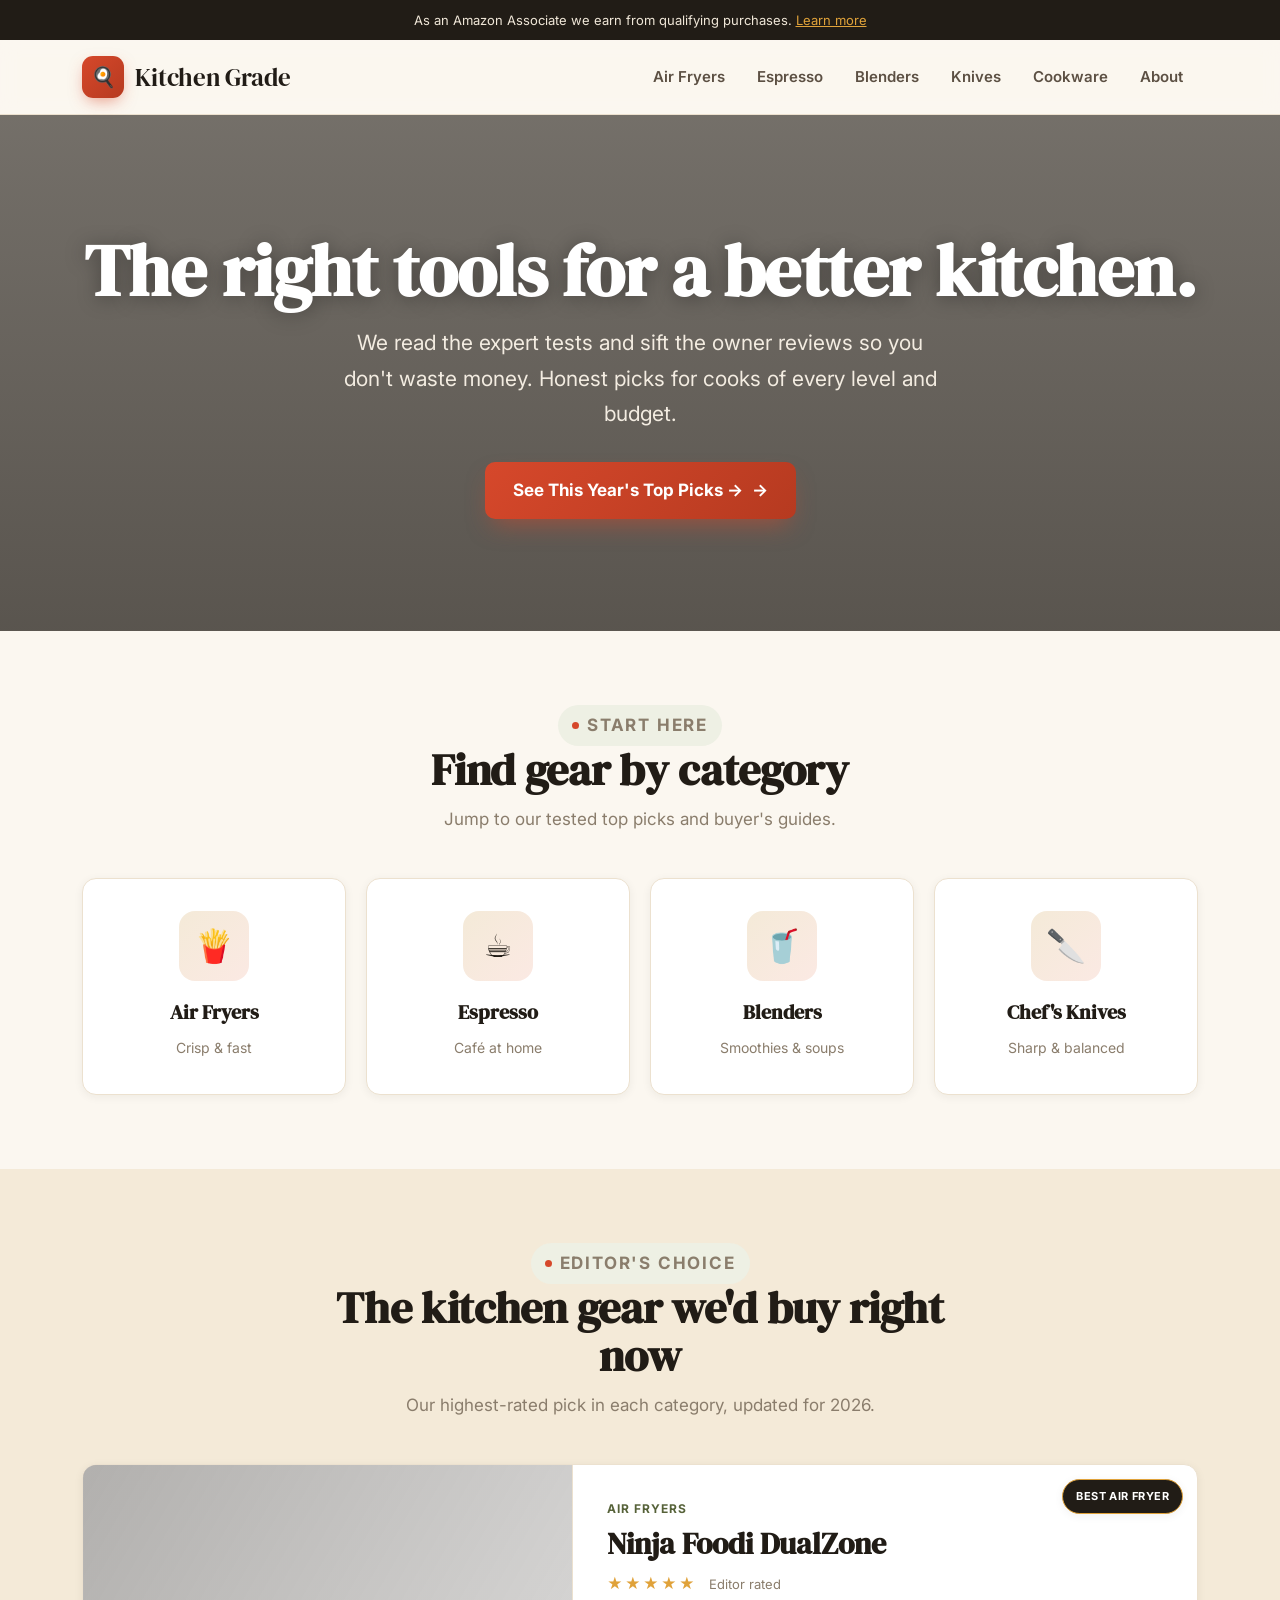
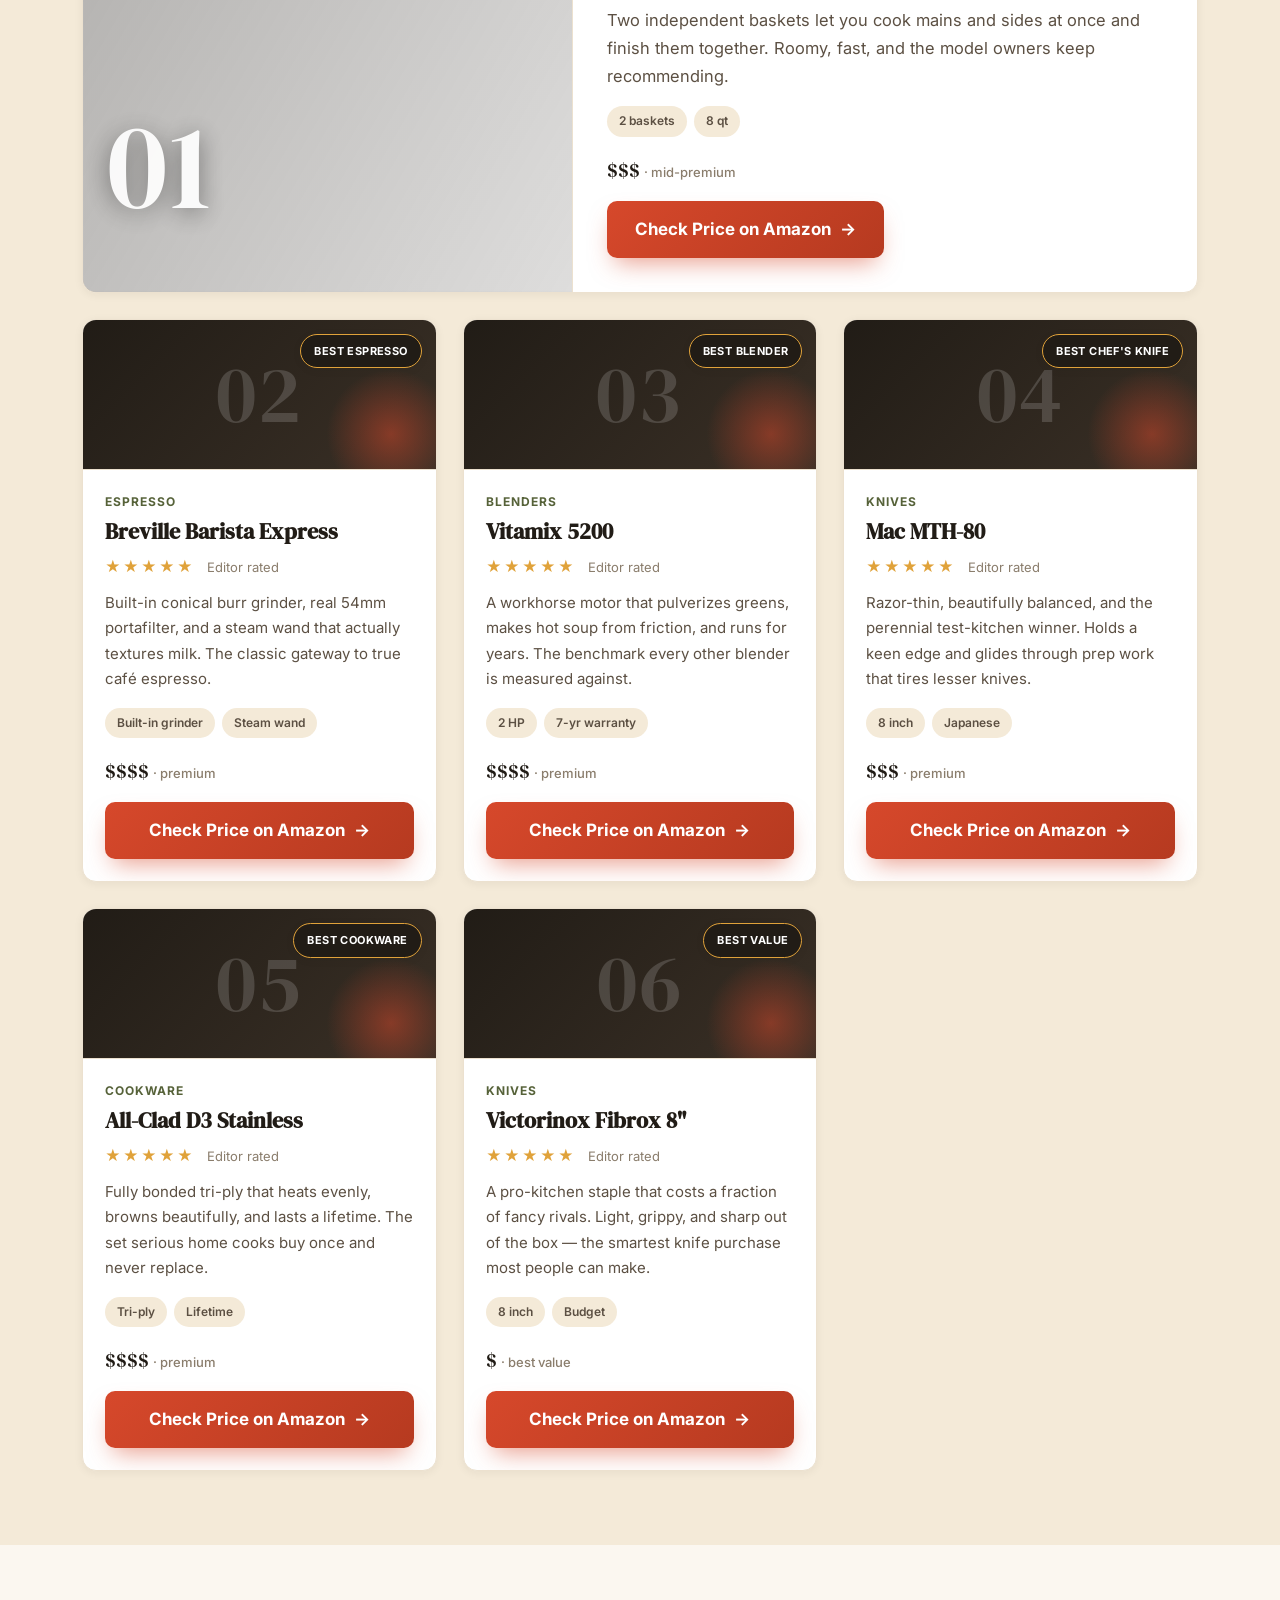
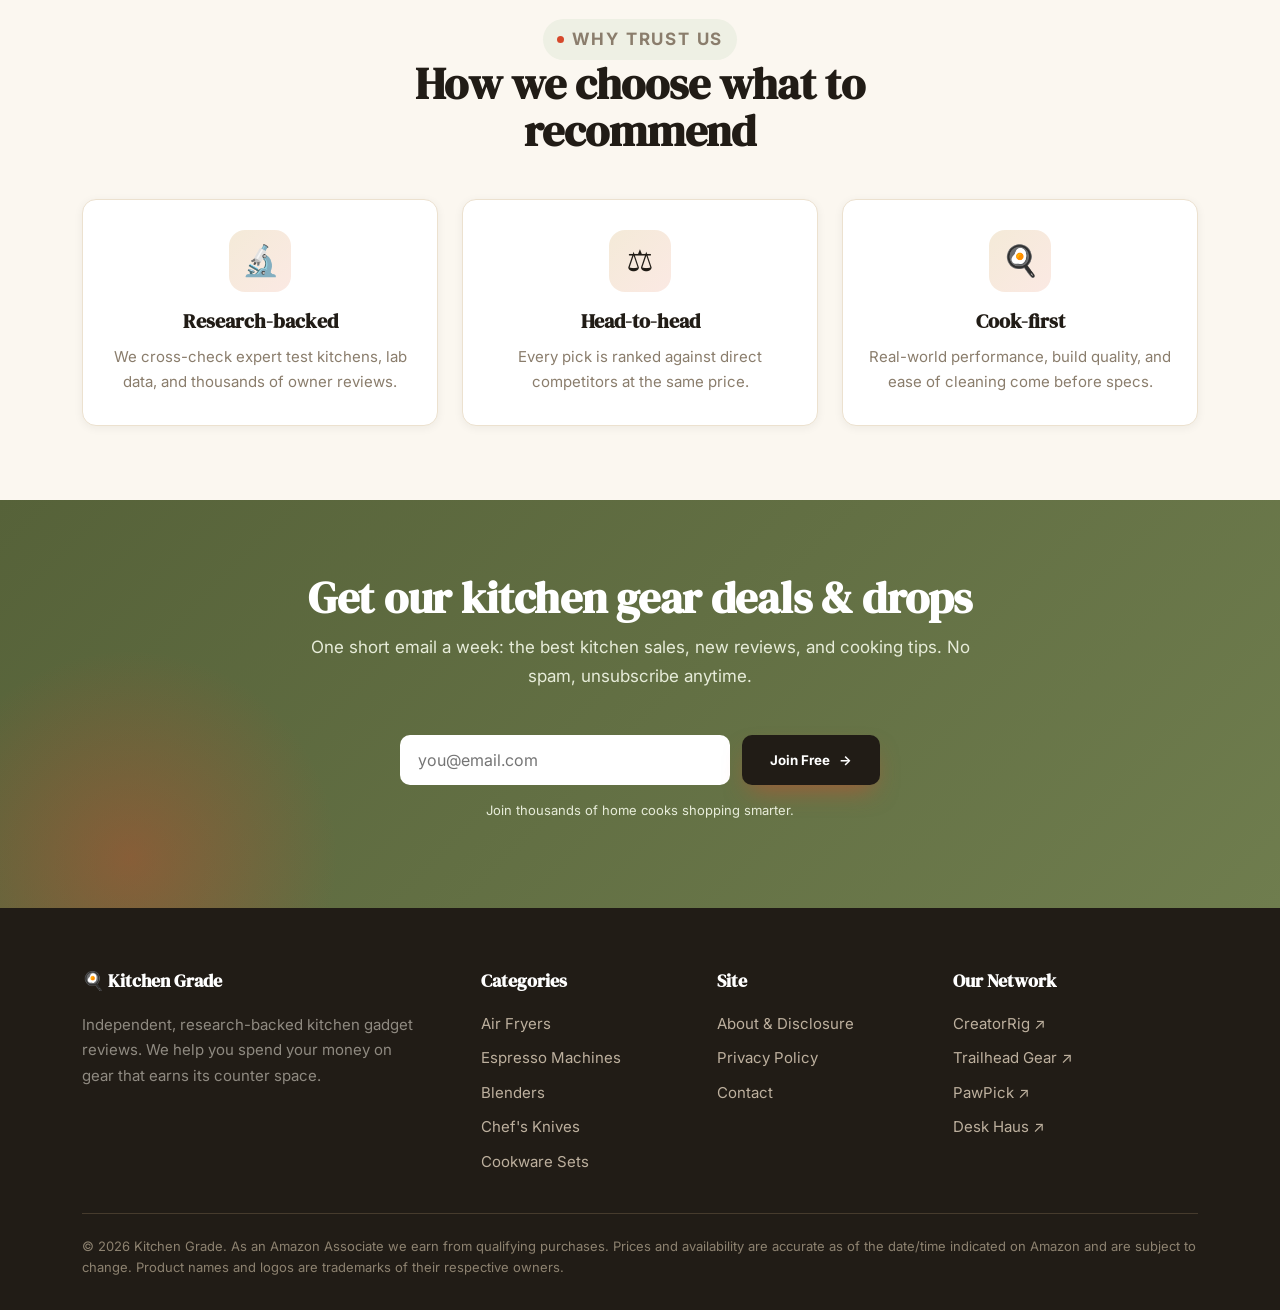
==== commit fe3826f1: "Add CreatorRig to network footer links" ====
--- a/index.html
+++ b/index.html
@@ -3,6 +3,7 @@
 <head>
 <meta charset="UTF-8">
 <meta name="viewport" content="width=device-width, initial-scale=1.0">
+<link rel="icon" type="image/svg+xml" href="/favicon.svg">
 <title>Kitchen Grade — Honest Kitchen Gadget Reviews & Buyer's Guides (2026)</title>
 <meta name="description" content="Tested, no-nonsense reviews of the best kitchen gear — air fryers, espresso machines, blenders, chef's knives, and cookware sets. Find the right pick for your kitchen.">
 <link rel="canonical" href="https://kitchen-grade.com/">
@@ -15,6 +16,10 @@
 <meta name="twitter:title" content="Kitchen Grade — Honest Kitchen Gadget Reviews & Buyer's Guides (2026)">
 <meta name="twitter:description" content="Tested, no-nonsense reviews of the best kitchen gear — air fryers, espresso machines, blenders, chef's knives, and cookware sets. Find the right pick for your kitchen.">
 <link rel="stylesheet" href="assets/styles.css">
+<script type="application/ld+json">
+{"@context": "https://schema.org","@graph": [{"@type": "Organization","name": "Kitchen Grade","url": "https://kitchen-grade.com/","logo": "https://kitchen-grade.com/favicon.svg"},{"@type": "WebSite","name": "Kitchen Grade","url": "https://kitchen-grade.com/"},{"@type": "ItemList","name": "The right tools for a better kitchen.","itemListElement": [{"@type": "ListItem","position": 1,"name": "Ninja Foodi DualZone"},{"@type": "ListItem","position": 2,"name": "Breville Barista Express"},{"@type": "ListItem","position": 3,"name": "Vitamix 5200"},{"@type": "ListItem","position": 4,"name": "Mac MTH-80"},{"@type": "ListItem","position": 5,"name": "All-Clad D3 Stainless"},{"@type": "ListItem","position": 6,"name": "Victorinox Fibrox 8\""}]}]}
+</script>
+<script defer src="/_vercel/insights/script.js"></script>
 </head>
 <body>
 
@@ -125,7 +130,7 @@
       <div><h4>🍳 Kitchen Grade</h4><p style="color:#8f8a81;max-width:340px;">Independent, research-backed kitchen gadget reviews. We help you spend your money on gear that earns its counter space.</p></div>
       <div><h4>Categories</h4><a href="air-fryers.html">Air Fryers</a><a href="espresso-machines.html">Espresso Machines</a><a href="blenders.html">Blenders</a><a href="chef-knives.html">Chef's Knives</a><a href="cookware-sets.html">Cookware Sets</a></div>
       <div><h4>Site</h4><a href="disclosure.html">About &amp; Disclosure</a><a href="disclosure.html#privacy">Privacy Policy</a><a href="disclosure.html#contact">Contact</a></div>
-      <div><h4>Our Network</h4><a href="https://www.trailhead-gear.com">Trailhead Gear ↗</a><a href="https://paw-pick.com">PawPick ↗</a><a href="https://desk-haus.com">Desk Haus ↗</a></div>
+      <div><h4>Our Network</h4><a href="https://creator-rig.com">CreatorRig ↗</a><a href="https://www.trailhead-gear.com">Trailhead Gear ↗</a><a href="https://paw-pick.com">PawPick ↗</a><a href="https://desk-haus.com">Desk Haus ↗</a></div>
     </div>
     <div class="footer-disclaimer">© <span data-year>2026</span> Kitchen Grade. As an Amazon Associate we earn from qualifying purchases. Prices and availability are accurate as of the date/time indicated on Amazon and are subject to change. Product names and logos are trademarks of their respective owners.</div>
   </div>
